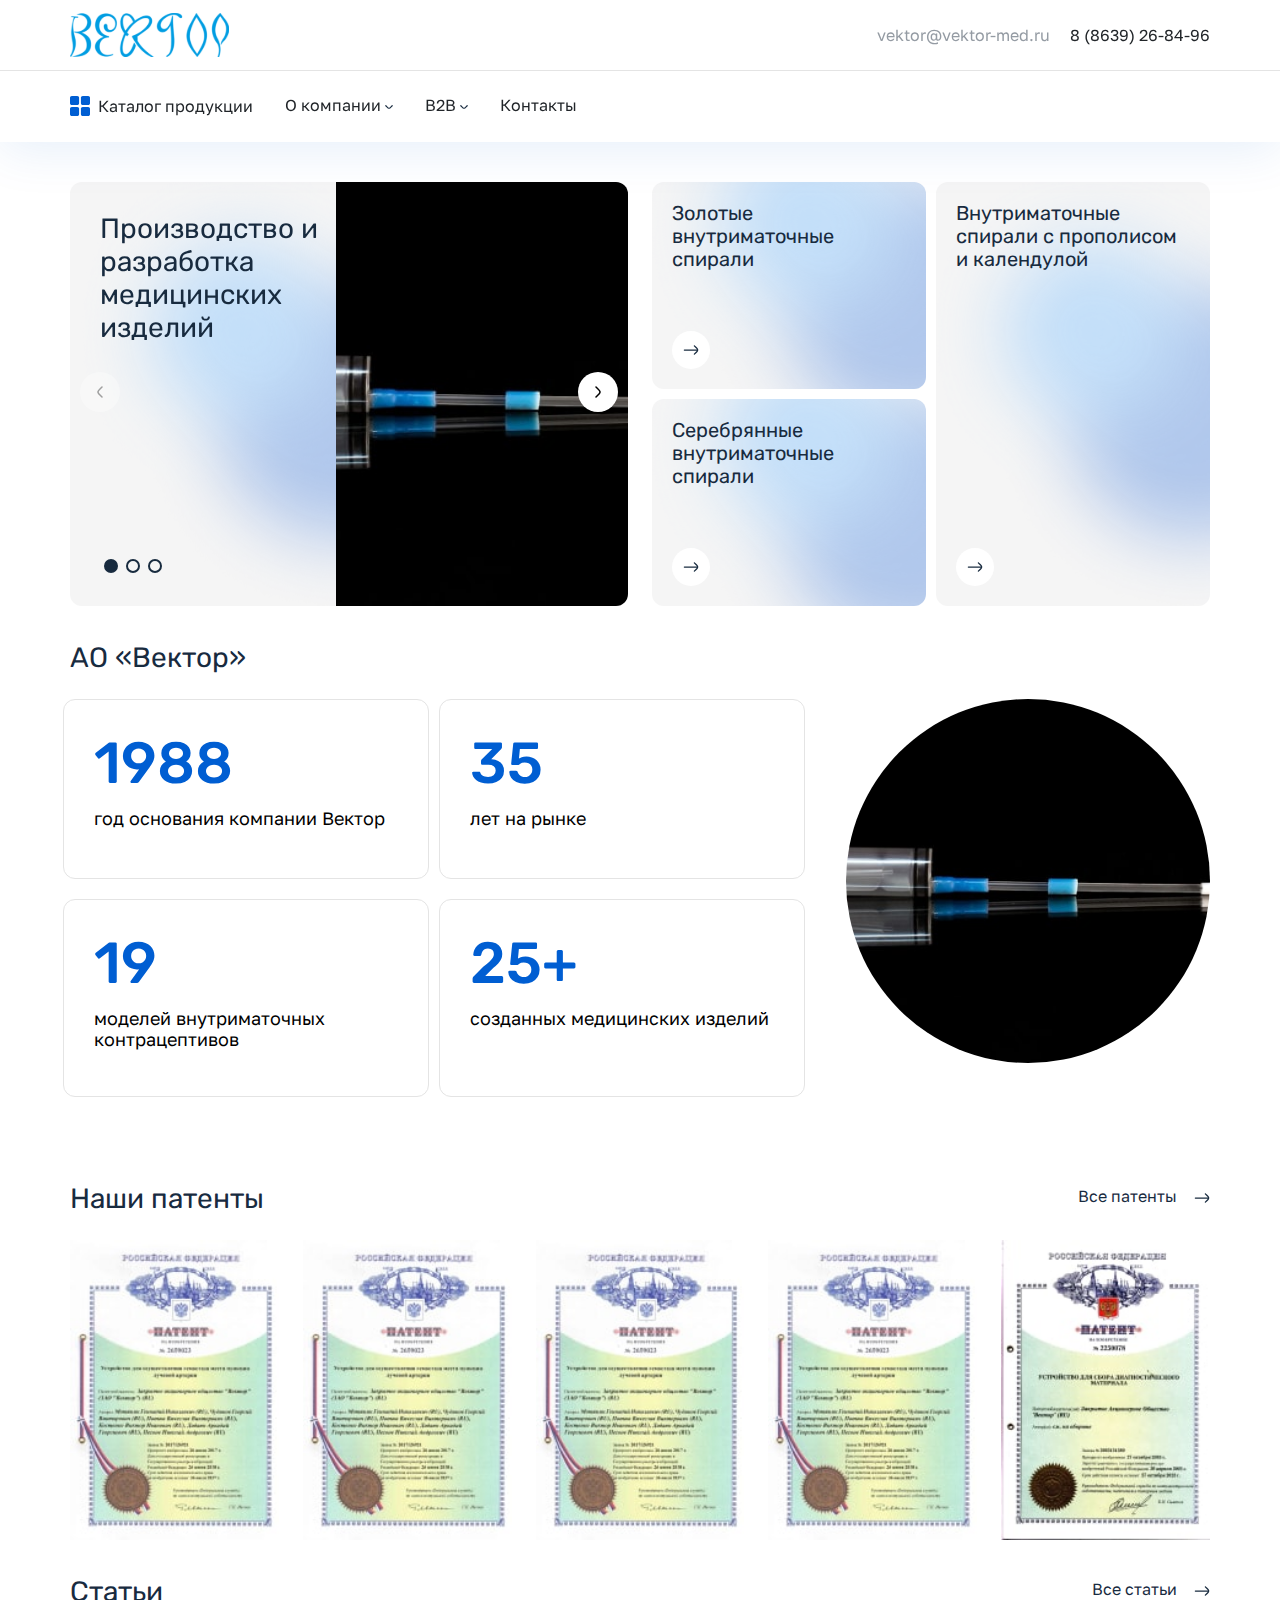
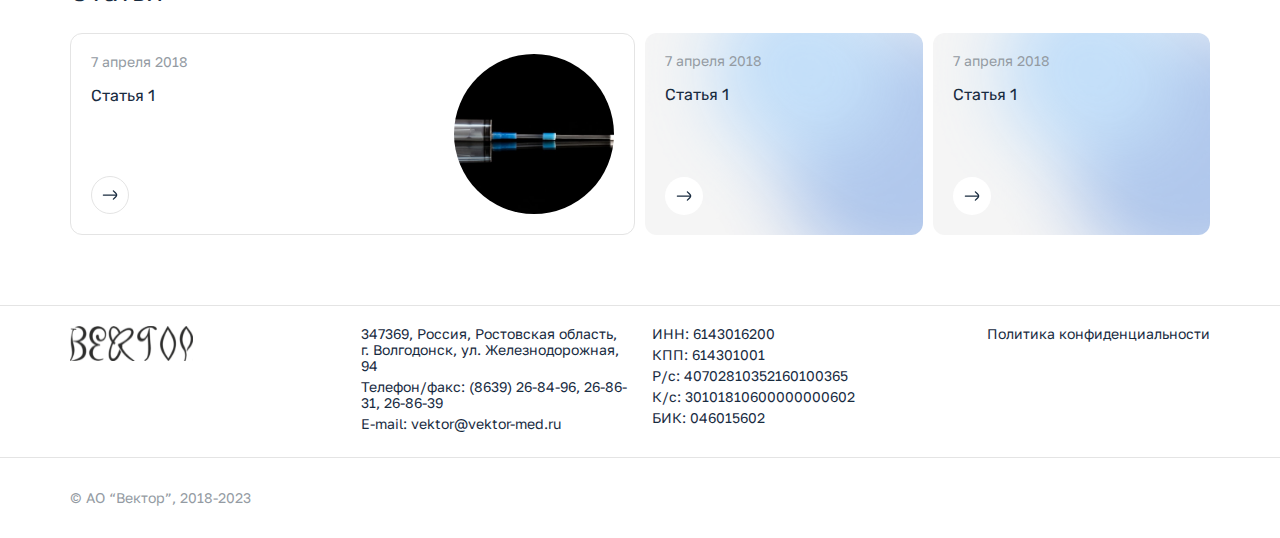
==== index.html @ 3bdaf539 "single page done" ====
<!DOCTYPE html>
<html lang="en">
<head>
    <meta charset="UTF-8">
    <meta http-equiv="X-UA-Compatible" content="IE=edge">
    <meta name="viewport" content="width=device-width, initial-scale=1.0">

    <!-- Bootstrap -->
    <link rel="stylesheet" href="./libs/bootstrap/bootstrap.min.css">

    <!-- Swiper -->
    <link rel="stylesheet" href="./libs/swiper/swiper-bundle.min.css">

    <!-- Fancybox -->
    <link rel="stylesheet" href="./libs/fancybox/fancybox.css">

    <!-- Styles -->
    <link rel="stylesheet" href="./css/style.css">
    <link rel="stylesheet" href="./css/vars.css">
    <link rel="stylesheet" href="./css/fonts.css">
    <link rel="stylesheet" href="./css/base.css">

    <title>Главная страница</title>
</head>
<body>

    <div class="wrapper">
        <!-- Header -->
        <div class="position-sticky top-0 z-100" id="headerBox">
            <header class="header">
                <!-- Top -->
                <div class="header__top">
                    <div class="container">
                        <div class="header__top-inner d-flex justify-content-between align-items-center">
                            <!-- Desctop -->
                            <div class="header__logo">
                                <a href="/">
                                    <img src="./assets/logo/logo-header.svg" alt="logo" class="head-logo">
                                </a>
                            </div>
                            <div class="header__contact d-none d-md-block">
                                <a href="mailto:vektor@vektor-med.ru" class="contact-email pe-3">vektor@vektor-med.ru</a>
                                <a href="tel:+88639268496" class="contact-phone">8 (8639) 26-84-96</a>
                            </div>
                            <!-- ====== -->
                            <!-- Mobile -->
                            <div class="header__bottom-mobile d-flex align-items-center d-md-none">
                                <a href="#" class="header__catalog-link d-flex align-items-center pe-4" type="button" data-bs-toggle="offcanvas" data-bs-target="#mobileCatalog" aria-controls="mobileCatalog">
                                    <svg class="icon me-2">
                                        <use xlink:href="#catalog-item"></use>
                                    </svg>
                                    <span>Каталог</span>
                                </a>

                                <!-- offcanvas for catalog -->
                                <div class="offcanvas offcanvas-start" tabindex="-1" id="mobileCatalog" aria-labelledby="mobileCatalogLabel">
                                    <div class="offcanvas-header offcanvas-header-menu">
                                      <h5 class="offcanvas-title mobile-menu-title" id="mobileCatalogLabel">Каталог</h5>
                                      <button type="button" class="btn-close" data-bs-dismiss="offcanvas" aria-label="Close"></button>
                                    </div>
                                    <div class="offcanvas-body">
                                        <ul class="nav catalog-nav">
                                            <li><a class="catalog-item" href="#">Золотые внутриматочные спирали</a></li>
                                            <li><a class="catalog-item" href="#">Серебряные внутриматочные спирали</a></li>
                                            <li><a class="catalog-item" href="#">Внутриматочные спирали с прополисом и календулой</a></li>
                                            <li><a class="catalog-item" href="#">Кольцеобразные внутриматочные спирали</a></li>
                                            <li><a class="catalog-item" href="#">Ф-образные внутриматочные спирали (аналог "Мультилоад")</a></li>
                                            <li><a class="catalog-item" href="#">Т-образные внутриматочные спирали</a></li>
                                            <li><a class="catalog-item" href="#">Устройство для внутриматочной биопсии УВБ - «Вектор»</a></li>
                                            <li><a class="catalog-item" href="#">Аспиратор вакуумный мануальный АВМ - "Вектор"</a></li>
                                        </ul>
                                    </div>
                                </div>
                                <!-- ====== -->

                                <a href="#" class="header-btn-burger" type="button" data-bs-toggle="offcanvas" data-bs-target="#mobileMenu" aria-controls="mobileMenu">
                                    <span class="burger-line"></span>
                                    <span class="burger-line"></span>
                                    <span class="burger-line"></span>
                                </a>

                                <!-- offcanvas for menu -->
                                <div class="offcanvas offcanvas-start" tabindex="-1" id="mobileMenu" aria-labelledby="mobileMenuLabel">
                                    <div class="offcanvas-header offcanvas-header-menu">
                                      <h5 class="offcanvas-title mobile-menu-title" id="mobileMenuLabel">Меню</h5>
                                      <button type="button" class="btn-close" data-bs-dismiss="offcanvas" aria-label="Close"></button>
                                    </div>
                                    <div class="offcanvas-body">
                                        <nav class="offcanvas__navbar navbar">
                                            <ul class="offcanvas__navbar-list nav flex-column">
                                                <li class="list-item">
                                                    <a href="#" class="nav-link dropdown-toggle" data-bs-toggle="dropdown" aria-expanded="false">
                                                        <span>О компании</span>
                                                        <svg class="icon arrow">
                                                            <use xlink:href="#menu-arrow"></use>
                                                        </svg>
                                                    </a>
                                                    <ul class="dropdown-menu dropdown-menu-mobile">
                                                        <li><a class="dropdown-item" href="#">Наши патенты</a></li>
                                                        <li><a class="dropdown-item" href="#">Наши изобретатели</a></li>
                                                        <li><a class="dropdown-item" href="#">Наше руководство</a></li>
                                                        <li><a class="dropdown-item" href="/articles.html">Статьи</a></li>
                                                    </ul>
                                                </li>
                                                <li class="list-item">
                                                    <a href="#" class="nav-link dropdown-toggle" data-bs-toggle="dropdown" aria-expanded="false">
                                                        <span>B2B</span>
                                                        <svg class="icon arrow">
                                                            <use xlink:href="#menu-arrow"></use>
                                                        </svg>
                                                    </a>
                                                    <ul class="dropdown-menu dropdown-menu-mobile">
                                                        <li><a class="dropdown-item" href="#">Коммерческое предложение</a></li>
                                                        <li><a class="dropdown-item" href="#">Оплата</a></li>
                                                        <li><a class="dropdown-item" href="#">Доставка</a></li>
                                                        <li><a class="dropdown-item" href="#">Реквизиты</a></li>
                                                    </ul>
                                                </li>
                                                <li class="list-item">
                                                    <a href="#" class="nav-link">
                                                        Контакты
                                                    </a>
                                                </li>
                                            </ul>
                                        </nav>
                                    </div>
                                </div>
                                <!-- ====== -->
                            <!-- ====== -->
                            </div>
                        </div>
                    </div>
                </div>
                <!-- Bottom -->
                <div class="header__bottom d-none d-md-block">
                    <div class="container">
                        <div class="header__bottom-inner d-flex align-items-center">
                            <a href="#" class="header__catalog-link d-none d-md-flex align-items-center" type="button" data-bs-toggle="offcanvas" data-bs-target="#catalogMenu" aria-controls="catalogMenu">
                                <svg class="icon me-2">
                                    <use xlink:href="#catalog-item"></use>
                                </svg>
                                <span>Каталог продукции</span>
                            </a>
                            
                            <!-- Navigation -->
                            <nav class="header__navbar navbar d-none d-md-block ms-3">
                                <ul class="header__navbar-list nav">
                                    <li class="list-item">
                                        <a href="#" class="nav-link dropdown-toggle" data-bs-toggle="dropdown" aria-expanded="false">
                                            <span>О компании</span>
                                            <svg class="icon arrow">
                                                <use xlink:href="#menu-arrow"></use>
                                            </svg>
                                        </a>
                                        <ul class="dropdown-menu dropdown-company">
                                            <li><a class="dropdown-item" href="#">Наши патенты</a></li>
                                            <li><a class="dropdown-item" href="#">Наши изобретатели</a></li>
                                            <li><a class="dropdown-item" href="#">Наше руководство</a></li>
                                            <li><a class="dropdown-item" href="/articles.html">Статьи</a></li>
                                        </ul>
                                    </li>
                                    <li class="list-item">
                                        <a href="#" class="nav-link dropdown-toggle" data-bs-toggle="dropdown" aria-expanded="false">
                                            <span>B2B</span>
                                            <svg class="icon arrow">
                                                <use xlink:href="#menu-arrow"></use>
                                            </svg>
                                        </a>
                                        <ul class="dropdown-menu dropdown-b2b">
                                            <li><a class="dropdown-item" href="#">Коммерческое предложение</a></li>
                                            <li><a class="dropdown-item" href="#">Оплата</a></li>
                                            <li><a class="dropdown-item" href="#">Доставка</a></li>
                                            <li><a class="dropdown-item" href="#">Реквизиты</a></li>
                                        </ul>
                                    </li>
                                    <li class="list-item">
                                        <a href="#" class="nav-link">
                                            Контакты
                                        </a>
                                    </li>
                                </ul>
                            </nav>
                            <!-- ======= -->
                        </div>
                    </div>
                </div>
            </header>
            <div class="offcanvas offcanvas-top offcanvas-catalog" tabindex="-1" id="catalogMenu" aria-labelledby="catalogMenuLabel">
                <div class="container d-flex flex-row-reverse">
                    <div class="offcanvas-header d-block">
                        <button type="button" class="btn-close" data-bs-dismiss="offcanvas" aria-label="Close"></button>
                    </div>
                    <div class="offcanvas-body">
                        <ul class="nav catalog-nav flex-column">
                            <li><a class="catalog-item" href="#">Золотые внутриматочные спирали</a></li>
                            <li><a class="catalog-item" href="#">Серебряные внутриматочные спирали</a></li>
                            <li><a class="catalog-item" href="#">Внутриматочные спирали с прополисом и календулой</a></li>
                            <li><a class="catalog-item" href="#">Кольцеобразные внутриматочные спирали</a></li>
                            <li><a class="catalog-item" href="#">Ф-образные внутриматочные спирали (аналог "Мультилоад")</a></li>
                            <li><a class="catalog-item" href="#">Т-образные внутриматочные спирали</a></li>
                            <li><a class="catalog-item" href="#">Устройство для внутриматочной биопсии УВБ - «Вектор»</a></li>
                            <li><a class="catalog-item" href="#">Аспиратор вакуумный мануальный АВМ - "Вектор"</a></li>
                        </ul>
                    </div>
                </div>
            </div>
        </div>

        <main class="main flex-grow-1 flex-shrink-1">
            <!-- Slider & Category -->
            <section class="category">
                <div class="container">
                    <div class="category__inner row">
                        <!-- Slider -->
                        <div class="category-slider col-lg-6">
                            <div class="category-slider__card">
                                <div class="category-slider-swiper swiper">
                                    <div class="swiper-wrapper">

                                        <div class="category-slider__slide swiper-slide">
                                            <div class="img-box">
                                                <img class="category-slider__slide-img img" src="./assets/images/main-page/img1.jpg" alt="">
                                            </div>
                                            <div class="category-slider__slide-text">
                                                <h3 class="category-slider__slide-title title-main">Производство и разработка медицинских изделий</h3>
                                            </div>
                                        </div>

                                        <div class="category-slider__slide swiper-slide">
                                            <div class="img-box">
                                                <img class="category-slider__slide-img img" src="./assets/images/main-page/img2.jpg" alt="">
                                            </div>
                                            <div class="category-slider__slide-text">
                                                <h3 class="category-slider__slide-title title-main">Производство и разработка медицинских изделий</h3>
                                            </div>
                                        </div>

                                        <div class="category-slider__slide swiper-slide">
                                            <div class="img-box">
                                                <img class="category-slider__slide-img img" src="./assets/images/main-page/img2.webp" alt="">
                                            </div>
                                            <div class="category-slider__slide-text">
                                                <h3 class="category-slider__slide-title title-main">Производство и разработка медицинских изделий</h3>
                                            </div>
                                        </div>
                                    </div>

                                    <div class="swiper-pagination category-slider-pagination"></div>

                                    <div class="swiper-button-prev swiper-btn category-slider-btn-prev"></div>
                                    <div class="swiper-button-next swiper-btn category-slider-btn-next"></div>

                                </div>
                            </div>
                        </div>
                        <!-- Category Cards -->
                        <div class="category-cards col-lg-6">
                            <a class="category-cards__item" href="#">
                                <div class="category-cards__content">
                                    <div class="category-cards__content-text">
                                        <h3 class="category-cards__content-title title-main">Золотые внутриматочные спирали</h3>
                                    </div>
                                    <div class="cards__btn-arrow">
                                        <svg class="icon right-arrow">
                                            <use xlink:href="#arrow"></use>
                                        </svg>
                                    </div>
                                </div>
                            </a>

                            <a class="category-cards__item" href="#">
                                <div class="category-cards__content">
                                    <div class="category-cards__content-text">
                                        <h3 class="category-cards__content-title title-main">Серебрянные внутриматочные спирали</h3>
                                    </div>
                                    <div class="cards__btn-arrow">
                                        <svg class="icon right-arrow">
                                            <use xlink:href="#arrow"></use>
                                        </svg>
                                    </div>
                                </div>
                            </a>

                            <a class="category-cards__item" href="#">
                                <div class="category-cards__content">
                                    <div class="category-cards__content-text">
                                        <h3 class="category-cards__content-title title-main">Внутриматочные спирали с прополисом и календулой</h3>
                                    </div>
                                    <div class="cards__btn-arrow">
                                        <svg class="icon right-arrow">
                                            <use xlink:href="#arrow"></use>
                                        </svg>
                                    </div>
                                </div>
                            </a>
                        </div>
                    </div>
                </div>
            </section>
            <!-- About company -->
            <section class="about">
                <div class="container">
                    <h2 class="section-title title-main">АО «Вектор»</h2>
                    <div class="about__inner row justify-content-center justify-content-md-between">
                        <div class="about__inner-cards row col-md-8">
                            <div class="about-card-item col-6">
                                <div class="about-card-box">
                                    <h3 class="about-card__title">1988</h3>
                                    <p class="about-card__text">год основания компании Вектор</p>
                                </div>
                            </div>
                            <div class="about-card-item col-6">
                                <div class="about-card-box">
                                    <h3 class="about-card__title">35</h3>
                                    <p class="about-card__text">лет на рынке</p>
                                </div>
                            </div>
                            <div class="about-card-item col-6">
                                <div class="about-card-box">
                                    <h3 class="about-card__title">19</h3>
                                    <p class="about-card__text">моделей внутриматочных <br> контрацептивов</p>
                                </div>
                            </div>
                            <div class="about-card-item col-6">
                                <div class="about-card-box">
                                    <h3 class="about-card__title">25+</h3>
                                    <p class="about-card__text">созданных медицинских изделий</p>
                                </div>
                            </div>
                        </div>
                        <div class="about__inner-img-box col-md-4">
                            <div class="img-box">
                                <img class="about-img img" src="./assets/images/main-page/img1.jpg" alt="img">
                            </div>
                        </div>
                    </div>
                </div>
            </section>
            <!-- Our-patents -->
            <section class="our-patents">
                <div class="container">
                    <div class="our-patents__inner">
                        <div class="our-patents__header d-flex justify-content-between">
                            <h2 class="section-title title-main">Наши патенты</h2>
                            <a href="#" class="section-detail__link">
                                Все патенты
                                <svg class="icon right-arrow">
                                    <use xlink:href="#arrow"></use>
                                </svg>
                            </a>
                        </div>
                        <div class="our-patents__box">
                            <div class="out-patents__item row">
                                <a class="out-patents__content col-6 col-custom-2" href="./assets/images/main-page/patent1.jpg" data-fancybox="gallery">
                                    <div class="out-patents__img-box img-box">
                                        <img class="img" src="./assets/images/main-page/patent1.jpg" alt="patent1">
                                    </div>
                                </a>

                                <a class="out-patents__content col-6 col-custom-2" href="./assets/images/main-page/patent1.jpg" data-fancybox="gallery">
                                    <div class="out-patents__img-box img-box">
                                        <img class="img" src="./assets/images/main-page/patent1.jpg" alt="patent1">
                                    </div>
                                </a>

                                <a class="out-patents__content col-6 col-custom-2" href="./assets/images/main-page/patent1.jpg" data-fancybox="gallery">
                                    <div class="out-patents__img-box img-box">
                                        <img class="img" src="./assets/images/main-page/patent1.jpg" alt="patent1">
                                    </div>
                                </a>

                                <a class="out-patents__content col-6 col-custom-2" href="./assets/images/main-page/patent1.jpg" data-fancybox="gallery">
                                    <div class="out-patents__img-box img-box">
                                        <img class="img" src="./assets/images/main-page/patent1.jpg" alt="patent1">
                                    </div>
                                </a>

                                <a class="out-patents__content col-6 col-custom-2" href="./assets/images/main-page/patent2.jpg" data-fancybox="gallery">
                                    <div class="out-patents__img-box img-box">
                                        <img class="img" src="./assets/images/main-page/patent2.jpg" alt="patent1">
                                    </div>
                                </a>
                            </div>
                        </div>
                    </div>
                </div>
            </section>
            <!-- Articles -->
            <section class="articles">
                <div class="container">
                    <div class="articles__inner">
                        <div class="articles__header d-flex justify-content-between">
                            <h2 class="section-title title-main">Статьи</h2>
                            <a href="/articles.html" class="section-detail__link">
                                Все статьи
                                <svg class="icon right-arrow">
                                    <use xlink:href="#arrow"></use>
                                </svg>
                            </a>
                        </div>
                        <div class="articles-cards">
                            <a class="category-cards__item cards__item--wide" href="./articles-single.html">
                                <div class="category-cards__content flex-md-row flex-column-reverse">
                                    <div class="articles-cards__content-box d-flex justify-content-between flex-column">
                                        <div class="category-cards__content-text">
                                            <p class="articles-cards__content-date">7 апреля 2018</p>
                                            <h3 class="articles-cards__content-title title-main">Статья 1</h3>
                                        </div>
                                        <div class="cards__btn-arrow">
                                            <svg class="icon right-arrow">
                                                <use xlink:href="#arrow"></use>
                                            </svg>
                                        </div>
                                    </div>
                                    <div class="articles-cards__item-img-box img-box">
                                        <img class="articles-cards__img img" src="./assets/images/main-page/img1.jpg" alt="">
                                    </div>
                                </div>
                            </a>

                            <a class="category-cards__item" href="#">
                                <div class="category-cards__content flex-md-row flex-column-reverse">
                                    <div class="articles-cards__content-box d-flex justify-content-between flex-column">
                                        <div class="category-cards__content-text">
                                            <p class="articles-cards__content-date">7 апреля 2018</p>
                                            <h3 class="articles-cards__content-title title-main">Статья 1</h3>
                                        </div>
                                        <div class="cards__btn-arrow">
                                            <svg class="icon right-arrow">
                                                <use xlink:href="#arrow"></use>
                                            </svg>
                                        </div>
                                    </div>
                                    <div class="articles-cards__item-img-box img-box">
                                        <img class="articles-cards__img img" src="./assets/images/main-page/img1.jpg" alt="">
                                    </div>
                                </div>
                            </a>

                            <a class="category-cards__item" href="#">
                                <div class="category-cards__content flex-md-row flex-column-reverse">
                                    <div class="articles-cards__content-box d-flex justify-content-between flex-column">
                                        <div class="category-cards__content-text">
                                            <p class="articles-cards__content-date">7 апреля 2018</p>
                                            <h3 class="articles-cards__content-title title-main">Статья 1</h3>
                                        </div>
                                        <div class="cards__btn-arrow">
                                            <svg class="icon right-arrow">
                                                <use xlink:href="#arrow"></use>
                                            </svg>
                                        </div>
                                    </div>
                                    <div class="articles-cards__item-img-box img-box">
                                        <img class="articles-cards__img img" src="./assets/images/main-page/img1.jpg" alt="">
                                    </div>
                                </div>
                            </a>
                        </div>
                    </div>
                </div>
            </section>
        </main>

        <!-- Footer -->
        <footer class="footer">
            <div class="footer-top">
                <div class="container">
                    <div class="footer-top__inner row">
                        <div class="footer-logo mb-3 mb-lg-0 col-lg-3">
                            <a href="/">
                                <img class="f-logo" src="./assets/logo/logo-footer.svg" alt="Логотип для подвала">
                            </a>
                        </div>
                        <div class="footer-address mb-3 mb-lg-0 col-lg-3">
                            <p>347369, Россия, Ростовская область, г. Волгодонск, ул. Железнодорожная, 94</p>
                            <p>Телефон/факс: (8639) 26-84-96, 26-86-31, 26-86-39</p>
                            <p>E-mail: vektor@vektor-med.ru</p>
                        </div>
                        <div class="footer-requisites mb-3 mb-lg-0 col-lg-3">
                            <p>ИНН: 6143016200</p>
                            <p>КПП: 614301001</p>
                            <p>Р/с: 40702810352160100365</p>
                            <p>К/с: 30101810600000000602</p>
                            <p>БИК: 046015602</p>
                        </div>
                        <div class="footer-policy col-lg-3 mb-lg-0 text-lg-end">
                            <a href="#">Политика конфиденциальности</a>
                        </div>
                    </div>
                </div>
            </div>
            <div class="footer-bottom">
                <div class="container">
                    <div class="footer-bottom__inner">
                        <div class="footer-bottom__all-right">
                            <p>© АО “Вектор”, 2018-2023</p>
                        </div>
                    </div>
                </div>
            </div>

            <!-- Icons -->
            <svg width="0" height="0" class="hidden">
                <symbol fill="none" xmlns="http://www.w3.org/2000/svg" viewBox="0 0 20 20" id="catalog-item">
                  <path d="M0 1.81818C0 0.814028 0.814028 0 1.81818 0H7.27273C8.27688 0 9.09091 0.814028 9.09091 1.81818V7.27273C9.09091 8.27688 8.27688 9.09091 7.27273 9.09091H1.81818C0.814028 9.09091 0 8.27688 0 7.27273V1.81818Z" fill="#005ED2"></path>
                  <path d="M10.9091 1.81818C10.9091 0.814028 11.7231 0 12.7273 0H18.1818C19.186 0 20 0.814028 20 1.81818V7.27273C20 8.27688 19.186 9.09091 18.1818 9.09091H12.7273C11.7231 9.09091 10.9091 8.27688 10.9091 7.27273V1.81818Z" fill="#005ED2"></path>
                  <path d="M0 12.7273C0 11.7231 0.814028 10.9091 1.81818 10.9091H7.27273C8.27688 10.9091 9.09091 11.7231 9.09091 12.7273V18.1818C9.09091 19.186 8.27688 20 7.27273 20H1.81818C0.814028 20 0 19.186 0 18.1818V12.7273Z" fill="#005ED2"></path>
                  <path d="M10.9091 12.7273C10.9091 11.7231 11.7231 10.9091 12.7273 10.9091H18.1818C19.186 10.9091 20 11.7231 20 12.7273V18.1818C20 19.186 19.186 20 18.1818 20H12.7273C11.7231 20 10.9091 19.186 10.9091 18.1818V12.7273Z" fill="#005ED2"></path>
                </symbol>

                <symbol fill="none" xmlns="http://www.w3.org/2000/svg" viewBox="0 0 10 6" id="menu-arrow">
                    <path d="M8.95866 1.41669L7.57537 2.81237C6.47223 3.9254 5.92066 4.48192 5.24838 4.56761C5.08367 4.5886 4.91699 4.5886 4.75227 4.56761C4.07999 4.48192 3.52842 3.9254 2.42528 2.81237L1.04199 1.41669" stroke="#182B3F" stroke-width="1.5" stroke-linecap="round"></path>
                </symbol>

                <symbol fill="none" xmlns="http://www.w3.org/2000/svg" viewBox="0 0 18 12" id="arrow">
                    <path d="M1 5.25C0.585786 5.25 0.25 5.58579 0.25 6C0.25 6.41422 0.585786 6.75 1 6.75L1 5.25ZM17 6.75C17.4142 6.75 17.75 6.41421 17.75 6C17.75 5.58579 17.4142 5.25 17 5.25V6.75ZM13.528 0.467309C13.2338 0.175726 12.7589 0.177844 12.4673 0.472041C12.1757 0.766238 12.1778 1.24111 12.472 1.53269L13.528 0.467309ZM14.763 2.74731L14.235 3.28L14.763 2.74731ZM14.763 9.25269L15.2909 9.78538L14.763 9.25269ZM12.472 10.4673C12.1778 10.7589 12.1757 11.2338 12.4673 11.528C12.7589 11.8222 13.2338 11.8243 13.528 11.5327L12.472 10.4673ZM16.9801 5.68667L17.7241 5.59184V5.59184L16.9801 5.68667ZM16.9801 6.31333L17.7241 6.40816V6.40816L16.9801 6.31333ZM1 6.75L17 6.75V5.25L1 5.25L1 6.75ZM12.472 1.53269L14.235 3.28L15.2909 2.21462L13.528 0.467309L12.472 1.53269ZM14.235 8.72L12.472 10.4673L13.528 11.5327L15.2909 9.78538L14.235 8.72ZM14.235 3.28C14.9505 3.98914 15.4413 4.47718 15.7734 4.8907C16.096 5.2924 16.2067 5.55042 16.2361 5.7815L17.7241 5.59184C17.6453 4.97372 17.3504 4.45878 16.9429 3.95146C16.545 3.45597 15.9814 2.89892 15.2909 2.21462L14.235 3.28ZM15.2909 9.78538C15.9814 9.10108 16.545 8.54403 16.9429 8.04854C17.3504 7.54121 17.6453 7.02628 17.7241 6.40816L16.2361 6.2185C16.2067 6.44958 16.096 6.7076 15.7734 7.10929C15.4413 7.52282 14.9505 8.01086 14.235 8.72L15.2909 9.78538ZM16.2361 5.7815C16.2546 5.92659 16.2546 6.07341 16.2361 6.2185L17.7241 6.40816C17.7586 6.13714 17.7586 5.86286 17.7241 5.59184L16.2361 5.7815Z" fill="#182B3F"></path>
                </symbol>
            </svg>
        </footer>
    </div>
    
     <!-- Bootstrap -->
     <script src="./libs/bootstrap/bootstrap.bundle.min.js"></script>

     <!-- Swiper -->
     <script src="./libs/swiper/swiper-bundle.min.js"></script>

     <!-- Fancybox -->
     <script src="./libs/fancybox/fancybox.umd.js"></script>
 
     <!-- Scripts -->
     <script src="./js/main.js"></script>
</body>
</html>
---- css/style.css ----
/* Header styles START */
.header {
    background-color: #fff;
    box-shadow: 0px 8px 50px rgba(0, 94, 210, 0.1);
    position: relative;
    z-index: 100;
}

.z-100{
    z-index: 100 !important;
}

.header__top {
    padding: 13px 0;
}

@media (min-width: 768px) {
    .header__top {
        border-bottom: 1px solid #E4E4E4;
    }
}

.head-logo {
    max-width: 123px;
}

@media (min-width: 768px) {
    .head-logo {
        max-width: 159px;
    }
}

.contact-email {
    color: var(--color-gray);
}

.contact-phone {
    color: var(--color-main-text);
}

.header__bottom {
    padding: 25px 0;
}

.header__bottom-inner a {
    color: var(--color-main-text);
}

.offcanvas-catalog{
    box-shadow: 0px 2px 80px rgba(119, 145, 177, 0.18);
}

.offcanvas-catalog.offcanvas-top{
    top: 142px;
    height: fit-content;
    border: none;
    z-index: 80;
} 

.offcanvas-catalog .offcanvas-body,
.offcanvas-catalog .offcanvas-header{
    padding: 30px 0;
}

#headerBox .offcanvas-backdrop{
    background-color: transparent;
    z-index: 0;
}

.icon {
    width: 20px;
    height: 20px;
}

.burger-line {
    display: block;
    width: 14px;
    height: 2px;
    background-color: var(--accent-color);
    border-radius: 20px;
    margin-bottom: 4px;
}

.burger-line:last-child{
    margin-bottom: 0;
}

.offcanvas-header-menu{
    padding: 20px;
    box-shadow: 0px 8px 50px rgba(0, 94, 210, 0.1);
}

.mobile-menu-title{
    font-family: 'Rubik-Regular';
    font-weight: 400;
    font-size: 18px;
    line-height: 21px;
}

.header__navbar {
    padding: 0;
}

.nav-link {
    padding: 0 16px;
    color: var(--color-main-text);
}

.nav-link::after{
    display: none;
}

.icon.arrow{
    width: 8px;
    -webkit-transition: .2s;
    transition: .2s;
}

.list-item:hover .icon.arrow{
    transform: rotate(180deg);
    -webkit-transform: rotate(180deg);
    fill: var(--accent-color);
}

.header__navbar .dropdown-menu[data-bs-popper]{
    left: auto;
    margin-top: 35px;
}

.header__navbar .dropdown-menu{
    padding: 15px;
    border: 1px solid #EFF0FD;
    border-radius: 12px;
    box-shadow: 0px 8px 40px rgba(69, 74, 79, 0.08);

    color: var(--accent-color);
}

.dropdown-menu-mobile{
    position: relative;
    background: transparent;
    border: 0;
}

.dropdown-menu[data-bs-popper].dropdown-menu-mobile{
    left: 10px;
}

#mobileMenu .list-item{
    margin-bottom: 15px;
}

#mobileMenu .dropdown-item{
    color: var(--accent-color);
}

.catalog-nav li{
    margin-bottom: 10px;
    color: var(--accent-color);
}
/* Header styles END */

/* ==MAIN PAGE START== */

/* About section styles START */
.about {
    padding-top: 40px;
}

.about-card-item {
    margin-bottom: 20px;
}

.about-card-box {
    border: 1px solid rgba(228, 228, 228, 1);
    border-radius: 12px;
    height: 100%;
    min-height: 170px;
    padding: 20px;
}

@media (min-width: 992px) {
    .about-card-box {
        min-height: 180px;
        padding: 30px;
    }
}

.about__inner-cards.row>*{
    padding-left: 5px;
    padding-right: 5px;
}

.about-card__title {
    font-family: 'Rubik-Medium';
    font-weight: 500;
    font-size: 32px;
    line-height: 38px;
    color: var(--accent-color);
    margin-bottom: 15px;
}

@media (min-width: 992px) {
    .about-card__title {
        font-size: 58px;
        line-height: 68px;
        margin-bottom: 10px;
    }
}

.about-card__text {
    font-size: 12px;
    line-height: 14px;
    color: #000000;
}

@media (min-width: 992px) {
    .about-card__text {
        font-size: 18px;
        line-height: 21px;
    }
}

.about__inner-img-box .img-box{
    padding-top: 56%;
    max-width: 220px;
    height: 220px;
    margin: 0 auto;
}

@media (min-width: 768px) {
    .about__inner-img-box .img-box{
        padding-top: 100%;
        max-width: 100%;
        height: auto;
    }
}

.about-img {
    border-radius: 50%;
}

.about-img.img {
    max-width: 220px;
    max-height: 220px;
    object-fit: cover;
}

@media (min-width: 768px) {
    .about-img.img {
        width: 100%;
        max-width: 100%;
        max-height: 100%;
        object-fit: cover;
    }
}
/* About section styles END */

/* Slider & Category section styles START */
/* Slider START */
.category{
    padding-top: 40px;
}

.category-slider__card{
    background-image: url("/assets/images/main-page/background.png");
    background-repeat: no-repeat;
    background-color: var(--cards-bg);
    background-position: bottom right;
    border-radius: 12px;
    padding: 20px 0;
}

@media (min-width: 992px) {
    .category-slider__card{
        background-position: left;
        padding: 0;
    }
}

.category-slider-swiper{
    min-height: 391px;
}

@media (min-width: 992px) {
    .category-slider-swiper{
        min-height: 424px;
    }
}

.category-slider__slide .img-box {
    padding-top: 0%;
    max-width: 225px;
    height: 225px;
    margin: 0 auto;
}

@media (min-width: 992px) {
    .category-slider__slide{
        display: flex;
        flex-direction: row-reverse;
        justify-content: space-between;
    }

    .category-slider__slide .img-box {
        padding-top: 0%;
        max-width: 314px;
        height: 424px;
        margin: 0;
    }
}

.category-slider__slide-img {
    border-radius: 50%;
    max-width: 225px;
    max-height: 225px;
}

@media (min-width: 992px) {
    .category-slider__slide-img {
        border-radius: 0;
        border-top-right-radius: 12px;
        border-bottom-right-radius: 12px;
        max-width: 314px;
        max-height: 424px;
    }
}

.category-slider__slide-img.img{
    object-fit: cover;
}

.category-slider__slide-title{
    font-size: 20px;
    line-height: 23px;
    text-align: center;
    margin-top: 30px;
}

@media (min-width: 992px) {
    .category-slider__slide-title{
        font-size: 28px;
        line-height: 33px;
        text-align: start;
        margin-top: 0;
    }

    .category-slider__slide-text{
        padding: 30px 0 0 30px;
        max-width: 236px;
    }
}

.category-slider-pagination .swiper-pagination-bullet{
    width: 14px;
    height: 14px;
    background: transparent;
    border: 2px solid var(--text-main-color);
    opacity: 1;
}

@media (min-width: 992px) {
    .swiper-pagination.category-slider-pagination{
        width: auto;
        left: 30px;
        bottom: 30px;
    }
}

.category-slider-pagination .swiper-pagination-bullet-active{
    background: var(--text-main-color);
}

.swiper-btn{
    background-repeat: no-repeat;
    background-position: center;

    width: 40px;
    height: 40px;
    background-color: #fff;
    border-radius: 50%;
}

.swiper-btn::after{
    content: '';
}

.category-slider-btn-prev{
    background-image: url('/assets/icons/left-arrow.svg');
}

.category-slider-btn-next{
    background-image: url('/assets/icons/right-arrow.svg');
}
/* Slider END */

/* Cards START */
.category-cards {
    padding-top: 20px;
}

@media (min-width: 992px) {
    .category__inner .category-cards {
        padding-top: 0;
        display: grid;
        grid-template-columns: repeat(2, 1fr);
        grid-gap: 10px;
    }
}

.category-cards__item {
    display: block;
    background-color: var(--cards-bg);
    background-image: url('/assets/images/main-page/background.png');
    background-repeat: no-repeat;
    background-position: right;
    border-radius: 12px;
    margin-bottom: 20px;
    transition-duration: 0.3s;
}

.category-cards__item:hover{
    background-position: -60%;
}

@media (min-width: 992px) {
    .category-cards__item {
        max-height: 100%;
        min-height: 202px;
        background-position: 20%;
        margin-bottom: 0;
    }

    .category__inner .category-cards__item:last-child {
        grid-column: 2 / 2;
        grid-row: 1 / 3;
    }
}

.category-cards__item:last-child{
    margin-bottom: 0;
}

.category-cards__content {
    display: flex;
    flex-direction: column;
    justify-content: space-between;
    padding: 20px;
    height: 100%;
}

.category-cards__content-text {
    margin-bottom: 24px;
}

.category-cards__content-title {
    font-size: 20px;
    line-height: 23px;
}

.cards__btn-arrow{
    width: 38px;
    height: 38px;
    background-color: #fff;
    display: flex;
    justify-content: center;
    align-items: center;
    border-radius: 50%;
}
.icon.right-arrow {
    width: 16px;
    height: 10px;
}
/* Cards END */

/* Slider & Category section styles START */

/* Our patents section styles START */
.our-patents {
    padding-top: 22px;
}

@media (min-width: 768px) {
    .our-patents {
        padding-top: 70px;
    }
}

.out-patents__img-box.img-box {
    padding-top: 144%;
}

@media (min-width: 768px) {
    .col-custom-2{
        width: 20%;
    }
}

/* Our patents section styles END */

/* Articles section styles START */
.articles{
    padding-top: 40px;
}

.cards__item--wide{
    background-image: none;
    background-color: transparent;
    border: 1px solid #E4E4E4;
}

@media (min-width: 992px) {
    .articles-cards{
        display: grid;
        grid-template-columns: repeat(4, 1fr);
        grid-gap: 10px;
    }

    .cards__item--wide{
        grid-column: auto / span 2;
        background-image: none;
        background-color: transparent;
    }
}

.articles-cards__content-date{
    font-size: 12px;
    line-height: 14px;
    color: var(--color-gray);
}

.articles-cards__content-title.title-main{
    font-size: 16px;
    line-height: 19px;
    max-width: 250px;
}

.cards__item--wide .cards__btn-arrow{
    border: 1px solid #E4E4E4;
}

.articles-cards__item-img-box.img-box{
    padding-top: 0%;
    max-width: 160px;
    height: 160px;
    margin: 0 auto;
}

@media (min-width: 768px) {
    .articles-cards__item-img-box.img-box{
        margin: 0;
    }
}

.articles-cards__img.img {
    border-radius: 50%;
    max-width: 160px;
    max-height: 160px;
    object-fit: cover;
}

.articles-cards__item-img-box.img-box{
    display: none;
}

.cards__item--wide .articles-cards__item-img-box{
    display: block;
}
/* Articles section styles END */

/* ==MAIN PAGE END== */

/* ==DETAIL ARTICLE PAGE START== */

.detail-article {
    padding-top: 40px;
}

.detail-article__inner .section-title.title-main {
    margin-bottom: 10px;
}

@media (min-width: 768px) {
    .detail-article__inner .section-title.title-main {
        margin-bottom: 7px;
    }
}

@media (min-width: 768px) {
    .articles-cards__content-date {
        font-size: 14px;
        line-height: 16px;
    }
}

.detail-article__content-img-box.img-box {
    padding-top: 0%;
    max-width: 220px;
    height: 220px;
    margin: 0 auto;
}

.detail-article__content-img-box .img{
    border-radius: 50%;
    max-width: 220px;
    max-height: 220px;
    object-fit: cover;
}

@media (min-width: 992px) {
    .detail-article__content-img-box.img-box {
        max-width: 300px;
        height: 300px;
        top: -60px;
    }

    .detail-article__content-img-box .img{
        max-width: 300px;
        max-height: 300px;
    }
}

@media (min-width: 1200px) {
    .detail-article__content-img-box.img-box {
        max-width: 480px;
        height: 480px;
    }

    .detail-article__content-img-box .img{
        max-width: 480px;
        max-height: 480px;
    }
}

.detail-article__content-text {
    margin-top: 20px;
    font-size: 12px;
    line-height: 14px;
}

@media (min-width: 768px) {
    .detail-article__content-text {
        margin-top: 0;
        font-size: 14px;
        line-height: 16px;
    }
}

/* ==DETAIL ARTICLE PAGE END== */

/* Footer styles START */
.footer {
    padding-top: 40px;
    font-size: 12px;
    line-height: 14px;
}

@media (min-width: 992px) {
    .footer{
        padding-top: 70px;
        font-size: 14px;
        line-height: 16px;
    }
}

.footer-top {
    border-top: 1px solid rgba(228, 228, 228, 1);
    border-bottom: 1px solid rgba(228, 228, 228, 1);
    padding: 20px 0;
}

.footer-top__inner {
    color: var(--text-main-color);
}

@media (min-width: 992px) {
    .f-logo {
        width: 123px;
    }
}

.footer-address p{
    margin-bottom: 5px;
}
.footer-requisites p{
    margin-bottom: 5px;
}
.footer-policy a{
    color: var(--text-main-color);
}
.footer-bottom {
    padding-top: 20px;
}

@media (min-width: 992px) {
    .footer-bottom {
        padding-top: 32px;
    }
}

.footer-bottom__all-right {
    color: var(--color-gray);
}
/* Footer styles END */
---- css/vars.css ----
/* Vars START */
:root{
    --accent-color: #005ED2;
    --text-main-color: #182B3F;
    --color-black: #000000;
    --color-gray: #949BA3;
    --hover-bcg: #1d6bca;
    --cards-bg: #F5F5F5;
}
/* Vars END */
---- css/fonts.css ----
/* Fonts */
@font-face {
    font-family: 'Rubik-Regular';
    font-weight: 400;
    font-style: normal;
    src:url('/fonts/Rubik-Regular.ttf') format('ttf'),
        url('/fonts/Rubik-Regular.woff') format('woff'),
        url('/fonts/Rubik-Regular.woff2') format('woff2');
}

@font-face {
    font-family: 'Rubik-Medium';
    font-weight: 500;
    font-style: normal;
    src:url('/fonts/Rubik-Medium.ttf') format('ttf'),
        url('/fonts/Rubik-Medium.woff') format('woff'),
        url('/fonts/Rubik-Medium.woff2') format('woff2');
}

@font-face {
    font-family: 'GolosText-Regular';
    font-weight: 400;
    font-style: normal;
    src:url('/fonts/GolosText-Regular.ttf') format('ttf'),
        url('/fonts/GolosText-Regular.woff') format('woff'),
        url('/fonts/GolosText-Regular.woff2') format('woff2');
}

@font-face {
    font-family: 'GolosText-Medium';
    font-weight: 500;
    font-style: normal;
    src:url('/fonts/GolosText-Medium.ttf') format('ttf'),
        url('/fonts/GolosText-Medium.woff') format('woff'),
        url('/fonts/GolosText-Medium.woff2') format('woff2');
}
---- css/base.css ----
/* Main styles START */
html{
    box-sizing: border-box;
    height: 100%;
}

*,*::after,*::before{
    box-sizing: inherit;
}

body{
    min-width: 320px;
    height: 100%;
    overflow-x: hidden;

    font-family: 'GolosText-Regular', 'Arial';
    font-weight: 400;
    font-size: 16px;
    line-height: 18px;
}

a{
    text-decoration: none;
}

.wrapper{
    min-height: 100vh;
    display: flex;
    flex-direction: column;
}
/* Main styles END */

/* Container START */
.container{
    padding: 0 20px;
}

@media (min-width: 576px) {
    .container{
        padding: 0;
    }
}

@media (min-width: 1400px) {
    .container{
        max-width: 1320px;
    }
}
/* Container END */

/* Button START */
.btn-main{
    background-color: var(--accent-color);
    border-radius: 30px;

    font-size: 14px;
    line-height: 17px;

    color: #fff;
}

.btn-main:hover{
    background-color: var(--hover-bcg);
    color: #fff;
}
/* Button END */

/* Title START */
.title-main{
    font-family: 'Rubik-Regular';
    font-weight: 400;
    color: var(--text-main-color);
}

.section-title {
    font-size: 20px;
    line-height: 23px;
    margin-bottom: 20px;
}

@media (min-width: 768px) {
    .section-title {
        font-size: 28px;
        line-height: 23px;
        margin-bottom: 30px;
    }
}
/* Title END */

/* Images styles START */
.img-box{
    width: 100%;
    padding-top: 100%;
    overflow: hidden;
    position: relative;
    display: block;
}

.img{
    position: absolute;
    top: 0;
    left: 0;
    width: 100%;
    height: 100%;
    object-fit: contain;
}
/* Images styles END */

/* Another similar component START */

/* Ссылка на показ всех элементов секции */
.section-detail__link {
    color: var(--text-main-color);
    font-size: 14px;
}

.section-detail__link .icon{
    margin-left: 13px;
}

@media (min-width: 768px) {
    .section-detail__link {
        font-size: 16px;
    }
}
/* ======= */

/* Another similar component END */
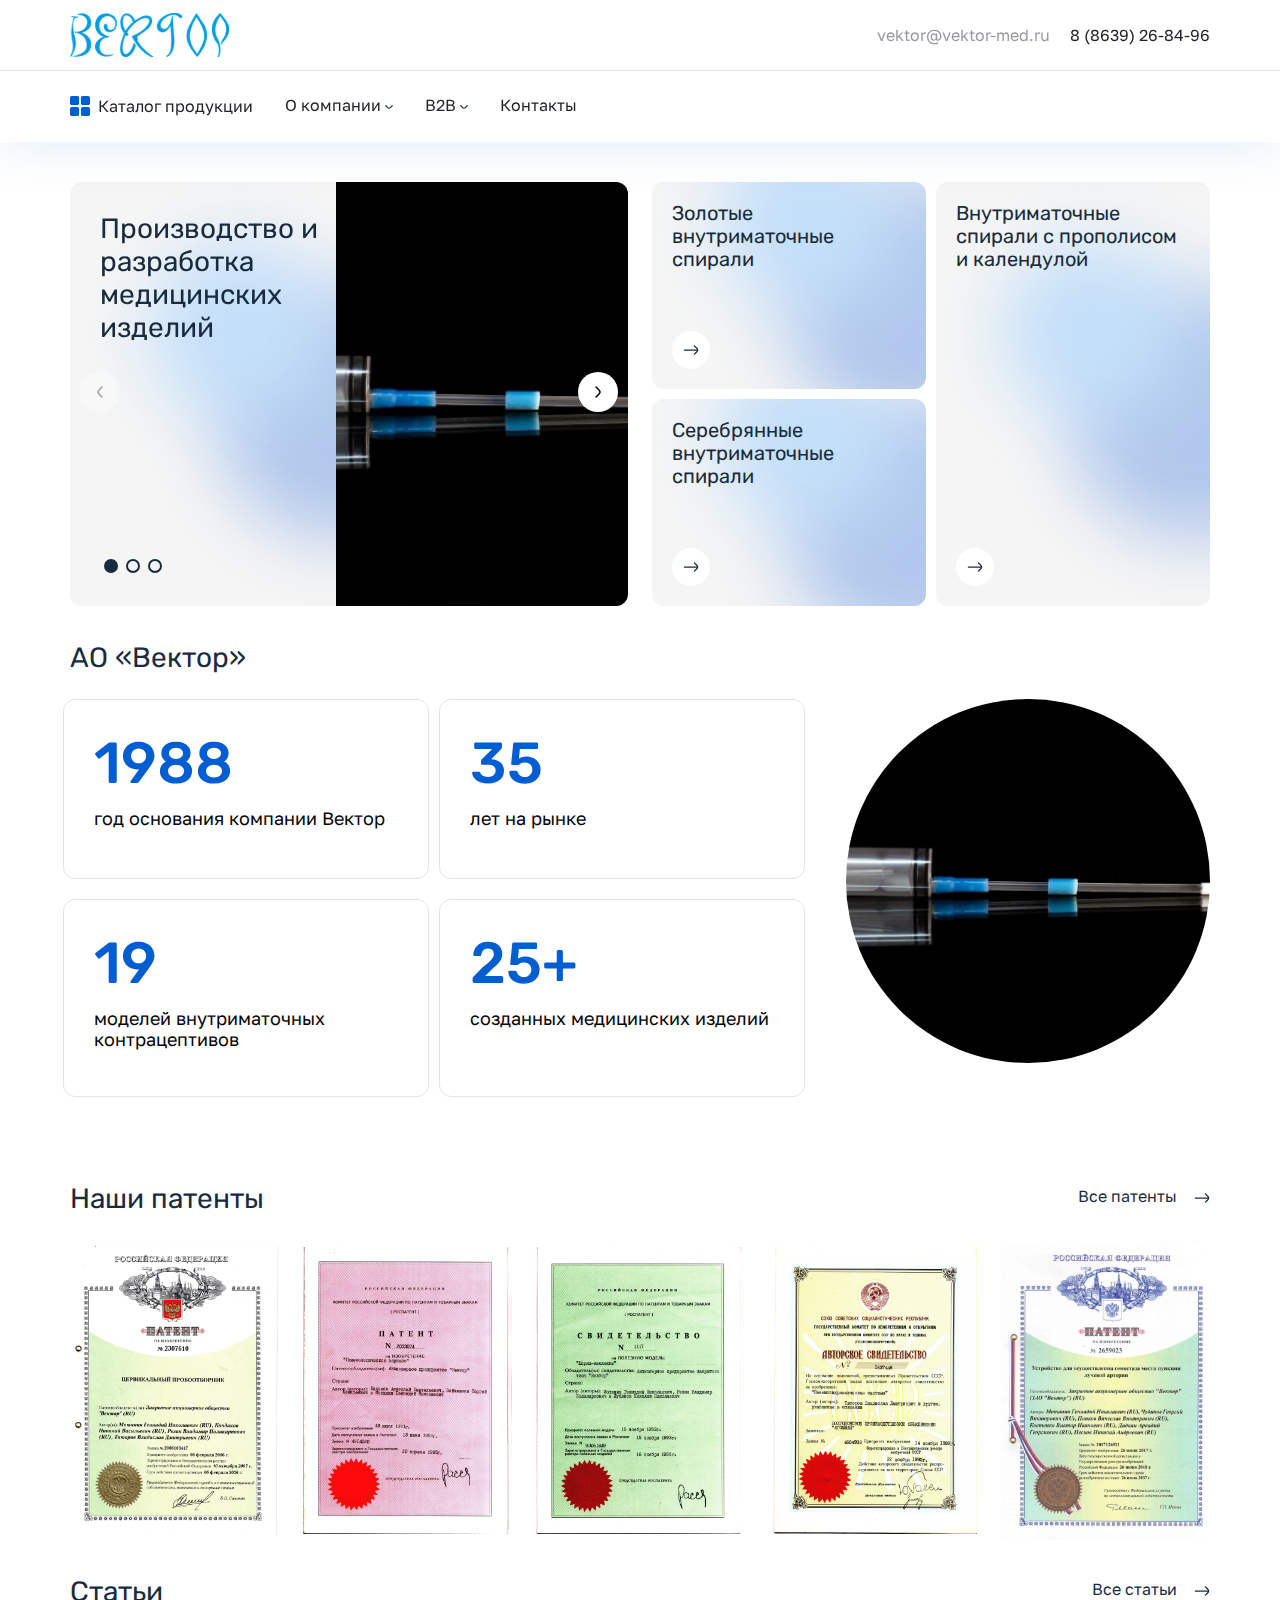
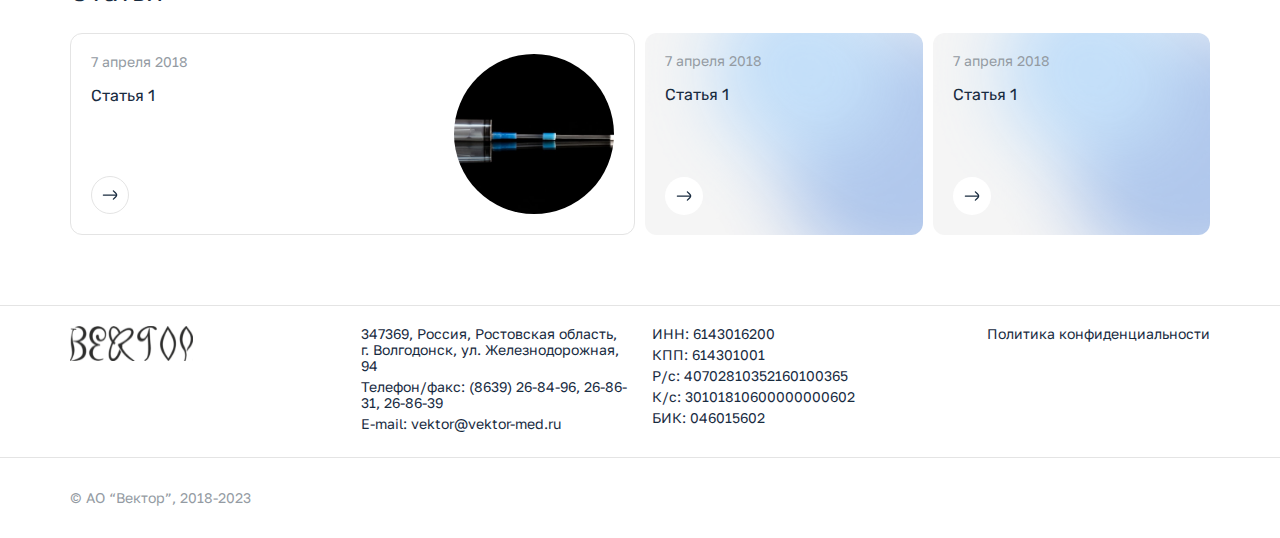
==== commit eddf2c3f: "update" ====
--- a/index.html
+++ b/index.html
@@ -96,10 +96,10 @@
                                                         </svg>
                                                     </a>
                                                     <ul class="dropdown-menu dropdown-menu-mobile">
-                                                        <li><a class="dropdown-item" href="#">Наши патенты</a></li>
-                                                        <li><a class="dropdown-item" href="#">Наши изобретатели</a></li>
-                                                        <li><a class="dropdown-item" href="#">Наше руководство</a></li>
-                                                        <li><a class="dropdown-item" href="/articles.html">Статьи</a></li>
+                                                        <li><a class="dropdown-item" href="./our-patents.html">Наши патенты</a></li>
+                                                        <li><a class="dropdown-item" href="./our-inventors.html">Наши изобретатели</a></li>
+                                                        <li><a class="dropdown-item" href="./our-liders.html">Наше руководство</a></li>
+                                                        <li><a class="dropdown-item" href="./articles.html">Статьи</a></li>
                                                     </ul>
                                                 </li>
                                                 <li class="list-item">
@@ -153,10 +153,10 @@
                                             </svg>
                                         </a>
                                         <ul class="dropdown-menu dropdown-company">
-                                            <li><a class="dropdown-item" href="#">Наши патенты</a></li>
-                                            <li><a class="dropdown-item" href="#">Наши изобретатели</a></li>
-                                            <li><a class="dropdown-item" href="#">Наше руководство</a></li>
-                                            <li><a class="dropdown-item" href="/articles.html">Статьи</a></li>
+                                            <li><a class="dropdown-item" href="./our-patents.html">Наши патенты</a></li>
+                                            <li><a class="dropdown-item" href="./our-inventors.html">Наши изобретатели</a></li>
+                                            <li><a class="dropdown-item" href="./our-liders.html">Наше руководство</a></li>
+                                            <li><a class="dropdown-item" href="./articles.html">Статьи</a></li>
                                         </ul>
                                     </li>
                                     <li class="list-item">
@@ -342,7 +342,7 @@
                     <div class="our-patents__inner">
                         <div class="our-patents__header d-flex justify-content-between">
                             <h2 class="section-title title-main">Наши патенты</h2>
-                            <a href="#" class="section-detail__link">
+                            <a href="./our-patents.html" class="section-detail__link">
                                 Все патенты
                                 <svg class="icon right-arrow">
                                     <use xlink:href="#arrow"></use>
@@ -350,34 +350,34 @@
                             </a>
                         </div>
                         <div class="our-patents__box">
-                            <div class="out-patents__item row">
-                                <a class="out-patents__content col-6 col-custom-2" href="./assets/images/main-page/patent1.jpg" data-fancybox="gallery">
-                                    <div class="out-patents__img-box img-box">
-                                        <img class="img" src="./assets/images/main-page/patent1.jpg" alt="patent1">
-                                    </div>
-                                </a>
-
-                                <a class="out-patents__content col-6 col-custom-2" href="./assets/images/main-page/patent1.jpg" data-fancybox="gallery">
-                                    <div class="out-patents__img-box img-box">
-                                        <img class="img" src="./assets/images/main-page/patent1.jpg" alt="patent1">
-                                    </div>
-                                </a>
-
-                                <a class="out-patents__content col-6 col-custom-2" href="./assets/images/main-page/patent1.jpg" data-fancybox="gallery">
-                                    <div class="out-patents__img-box img-box">
-                                        <img class="img" src="./assets/images/main-page/patent1.jpg" alt="patent1">
-                                    </div>
-                                </a>
-
-                                <a class="out-patents__content col-6 col-custom-2" href="./assets/images/main-page/patent1.jpg" data-fancybox="gallery">
-                                    <div class="out-patents__img-box img-box">
-                                        <img class="img" src="./assets/images/main-page/patent1.jpg" alt="patent1">
-                                    </div>
-                                </a>
-
-                                <a class="out-patents__content col-6 col-custom-2" href="./assets/images/main-page/patent2.jpg" data-fancybox="gallery">
-                                    <div class="out-patents__img-box img-box">
-                                        <img class="img" src="./assets/images/main-page/patent2.jpg" alt="patent1">
+                            <div class="our-patents__item row">
+                                <a class="our-patents__content col-6 col-custom-2" href="./assets/images/main-page/p2307610.webp" data-fancybox="gallery">
+                                    <div class="our-patents__img-box img-box">
+                                        <img class="img" src="./assets/images/main-page/p2307610.webp" alt="patent1">
+                                    </div>
+                                </a>
+
+                                <a class="our-patents__content col-6 col-custom-2" href="./assets/images/main-page/p_2033074.webp" data-fancybox="gallery">
+                                    <div class="our-patents__img-box img-box">
+                                        <img class="img" src="./assets/images/main-page/p_2033074.webp" alt="patent1">
+                                    </div>
+                                </a>
+
+                                <a class="our-patents__content col-6 col-custom-2" href="./assets/images/main-page/s_1117.webp" data-fancybox="gallery">
+                                    <div class="our-patents__img-box img-box">
+                                        <img class="img" src="./assets/images/main-page/s_1117.webp" alt="patent1">
+                                    </div>
+                                </a>
+
+                                <a class="our-patents__content col-6 col-custom-2" href="./assets/images/main-page/as_1637446.webp" data-fancybox="gallery">
+                                    <div class="our-patents__img-box img-box">
+                                        <img class="img" src="./assets/images/main-page/as_1637446.webp" alt="patent1">
+                                    </div>
+                                </a>
+
+                                <a class="our-patents__content col-6 col-custom-2" href="./assets/images/main-page/patent_no_2659023.webp" data-fancybox="gallery">
+                                    <div class="our-patents__img-box img-box">
+                                        <img class="img" src="./assets/images/main-page/patent_no_2659023.webp" alt="patent1">
                                     </div>
                                 </a>
                             </div>
--- a/css/style.css
+++ b/css/style.css
@@ -486,7 +486,7 @@
     }
 }
 
-.out-patents__img-box.img-box {
+.our-patents__img-box.img-box {
     padding-top: 144%;
 }
 
@@ -648,6 +648,105 @@
 
 /* ==DETAIL ARTICLE PAGE END== */
 
+/* ==OUR PATENTS PAGE START== */
+.patents{
+    padding-top: 40px;
+}
+
+@media (min-width: 768px) {
+    .patents{
+        padding-top: 50px;
+    }
+}
+
+.patents__inner .section-title.title-main{
+    margin-bottom: 10px;
+}
+
+@media (min-width: 768px) {
+    .patents__inner .section-title.title-main{
+        margin-bottom: 30px;
+    }
+}
+/* ==OUR PATENTS PAGE END== */
+
+/* ==OUR INVENTORS & OUR LIDERS PAGES START== */
+
+.our-inventors,
+.our-liders {
+    padding-top: 40px;
+}
+
+.our-inventor__inner .section-title,
+.our-inventor__inner .section-title{
+    margin-bottom: 10px;
+}
+
+@media (min-width: 768px) {
+    .our-inventor__inner .section-title,
+    .our-inventor__inner .section-title {
+        margin-bottom: 20px;
+    }
+}
+
+.our-people__item {
+    padding: 0 5px;
+    margin-bottom: 10px;
+}
+
+.our-people__card {
+    padding: 20px;
+    border-radius: 12px;
+    border-color: #E4E4E4;
+    height: 100%;
+}
+
+@media (min-width: 992px) {
+    .our-people__card {
+        padding: 30px;
+    }
+}
+
+.our-people__img-box.img-box {
+    padding-top: 112%;
+    margin-bottom: 20px;
+}
+
+@media (min-width: 768px) {
+    .our-people__img-box.img-box {
+        padding-top: 0%;
+        max-width: 220px;
+        height: auto;
+        margin-bottom: 0;
+        margin-right: 20px;
+    }
+}
+
+@media (min-width: 992px) {
+    .our-people__img-box.img-box {
+        height: 225px;
+    }
+}
+
+.our-people__img-box .img {
+    object-fit: cover;
+}
+.our-people__item .card-body {
+    padding: 0;
+    color: #000;
+}
+.our-people__card-title {
+    font-size: 16px;
+    line-height: 19px;
+}
+
+.our-people__card-text {
+    font-size: 12px;
+    line-height: 14px;
+}
+
+/* ==OUR INVENTORS & OUR LIDERS PAGES END== */
+
 /* Footer styles START */
 .footer {
     padding-top: 40px;
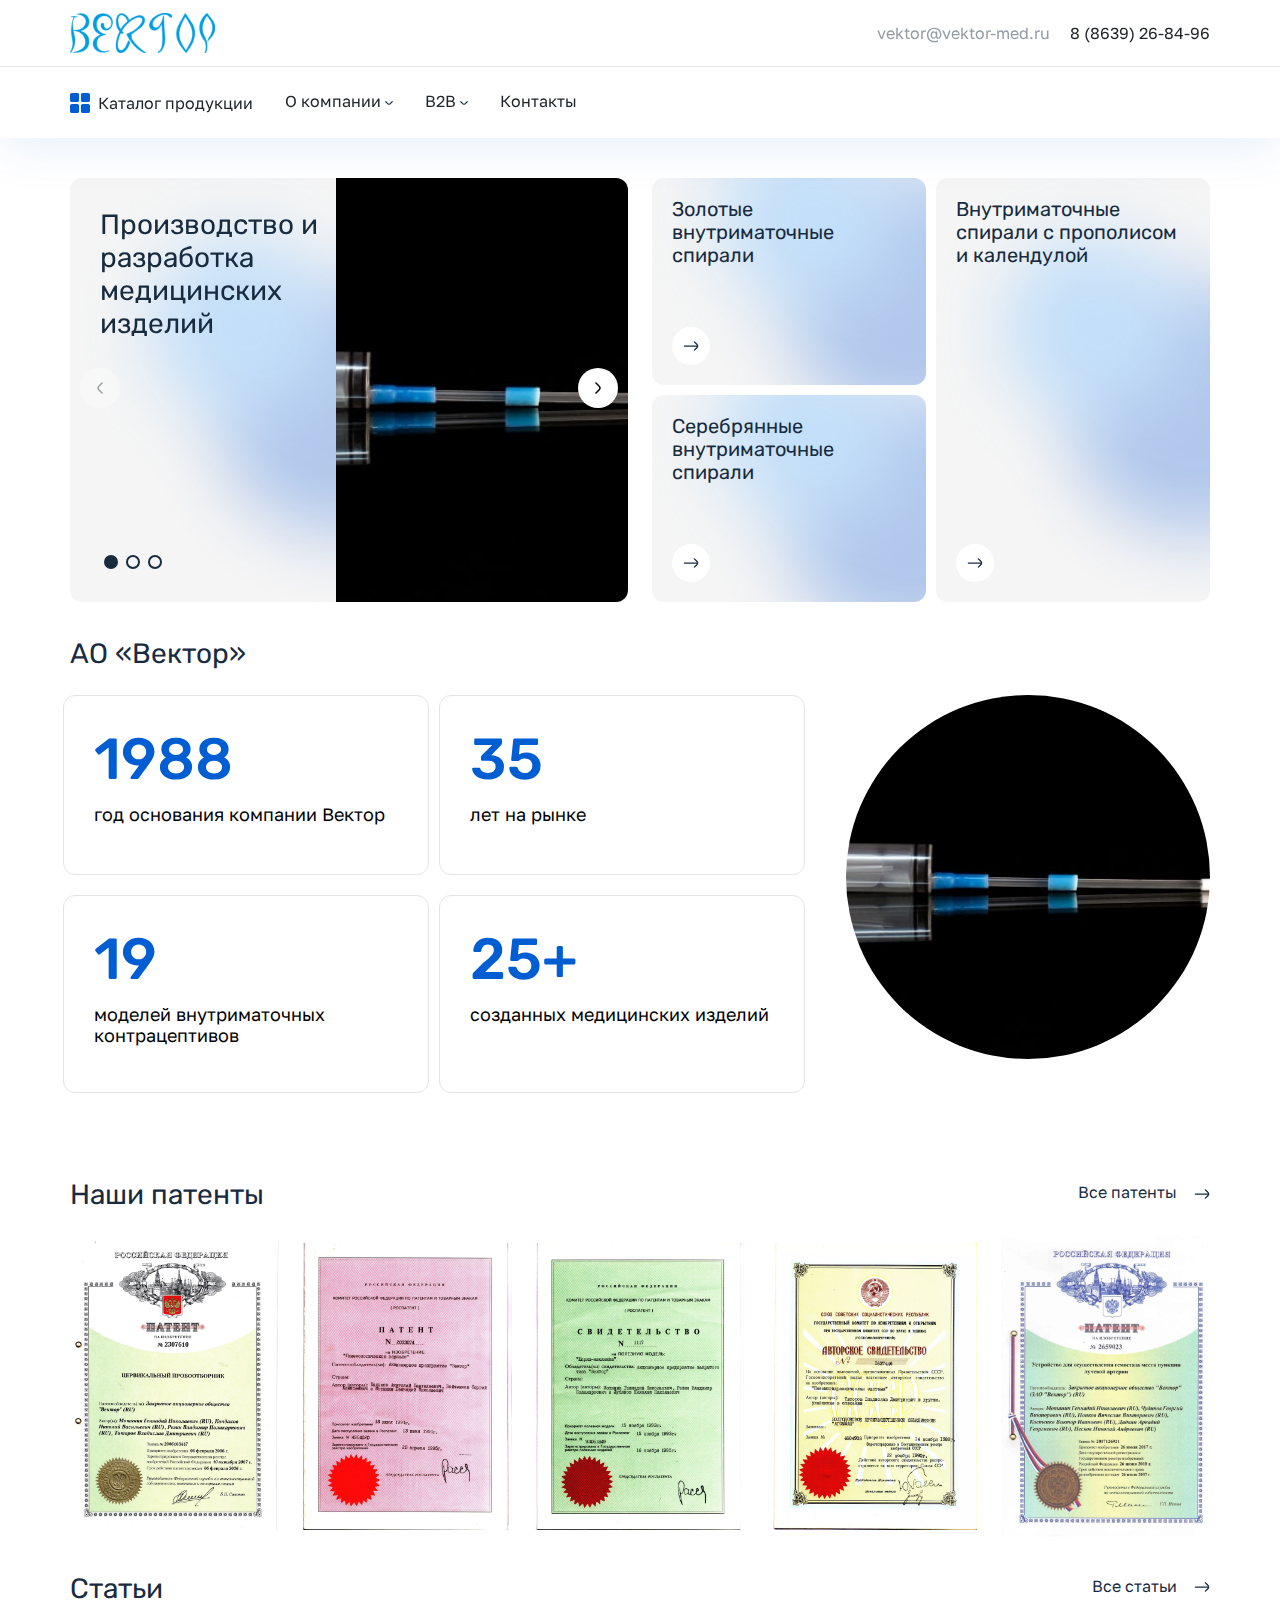
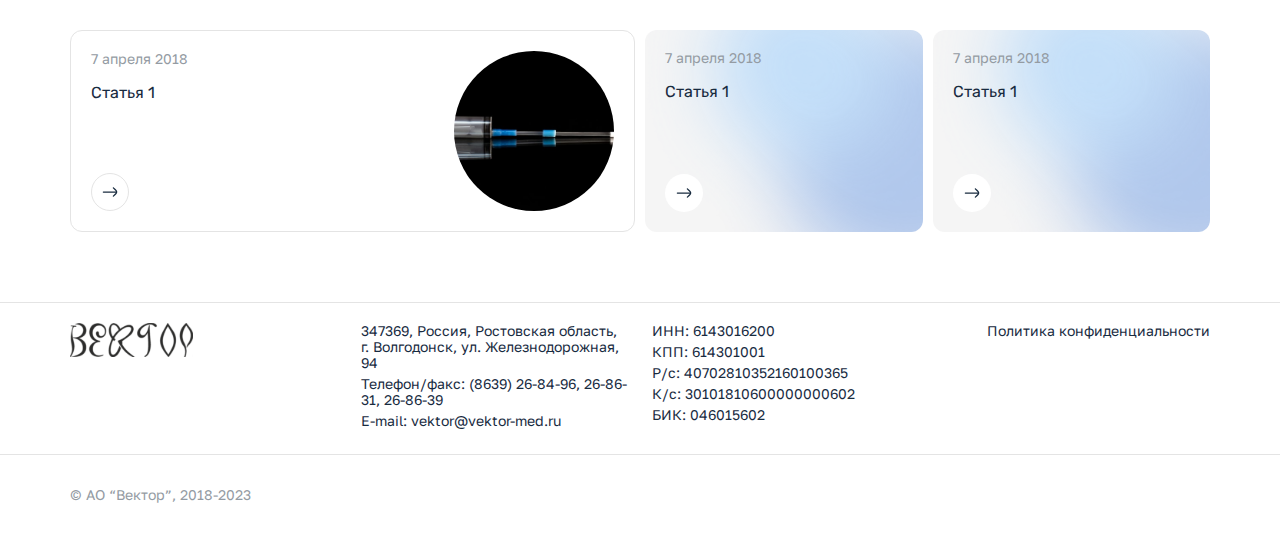
==== commit 00a02b91: "single page catalog" ====
--- a/index.html
+++ b/index.html
@@ -60,7 +60,7 @@
                                     </div>
                                     <div class="offcanvas-body">
                                         <ul class="nav catalog-nav">
-                                            <li><a class="catalog-item" href="#">Золотые внутриматочные спирали</a></li>
+                                            <li><a class="catalog-item" href="./catalog.html">Золотые внутриматочные спирали</a></li>
                                             <li><a class="catalog-item" href="#">Серебряные внутриматочные спирали</a></li>
                                             <li><a class="catalog-item" href="#">Внутриматочные спирали с прополисом и календулой</a></li>
                                             <li><a class="catalog-item" href="#">Кольцеобразные внутриматочные спирали</a></li>
@@ -110,14 +110,14 @@
                                                         </svg>
                                                     </a>
                                                     <ul class="dropdown-menu dropdown-menu-mobile">
-                                                        <li><a class="dropdown-item" href="#">Коммерческое предложение</a></li>
-                                                        <li><a class="dropdown-item" href="#">Оплата</a></li>
-                                                        <li><a class="dropdown-item" href="#">Доставка</a></li>
-                                                        <li><a class="dropdown-item" href="#">Реквизиты</a></li>
+                                                        <li><a class="dropdown-item" href="./commerce.html">Коммерческое предложение</a></li>
+                                                        <li><a class="dropdown-item" href="./payment.html">Оплата</a></li>
+                                                        <li><a class="dropdown-item" href="./delivery.html">Доставка</a></li>
+                                                        <li><a class="dropdown-item" href="./requisites.html">Реквизиты</a></li>
                                                     </ul>
                                                 </li>
                                                 <li class="list-item">
-                                                    <a href="#" class="nav-link">
+                                                    <a href="./contacts.html" class="nav-link">
                                                         Контакты
                                                     </a>
                                                 </li>
@@ -167,14 +167,14 @@
                                             </svg>
                                         </a>
                                         <ul class="dropdown-menu dropdown-b2b">
-                                            <li><a class="dropdown-item" href="#">Коммерческое предложение</a></li>
-                                            <li><a class="dropdown-item" href="#">Оплата</a></li>
-                                            <li><a class="dropdown-item" href="#">Доставка</a></li>
-                                            <li><a class="dropdown-item" href="#">Реквизиты</a></li>
+                                            <li><a class="dropdown-item" href="./commerce.html">Коммерческое предложение</a></li>
+                                            <li><a class="dropdown-item" href="./payment.html">Оплата</a></li>
+                                            <li><a class="dropdown-item" href="./delivery.html">Доставка</a></li>
+                                            <li><a class="dropdown-item" href="./requisites.html">Реквизиты</a></li>
                                         </ul>
                                     </li>
                                     <li class="list-item">
-                                        <a href="#" class="nav-link">
+                                        <a href="./contacts.html" class="nav-link">
                                             Контакты
                                         </a>
                                     </li>
@@ -192,7 +192,7 @@
                     </div>
                     <div class="offcanvas-body">
                         <ul class="nav catalog-nav flex-column">
-                            <li><a class="catalog-item" href="#">Золотые внутриматочные спирали</a></li>
+                            <li><a class="catalog-item" href="./catalog.html">Золотые внутриматочные спирали</a></li>
                             <li><a class="catalog-item" href="#">Серебряные внутриматочные спирали</a></li>
                             <li><a class="catalog-item" href="#">Внутриматочные спирали с прополисом и календулой</a></li>
                             <li><a class="catalog-item" href="#">Кольцеобразные внутриматочные спирали</a></li>
@@ -255,7 +255,7 @@
                         </div>
                         <!-- Category Cards -->
                         <div class="category-cards col-lg-6">
-                            <a class="category-cards__item" href="#">
+                            <a class="category-cards__item" href="./catalog.html">
                                 <div class="category-cards__content">
                                     <div class="category-cards__content-text">
                                         <h3 class="category-cards__content-title title-main">Золотые внутриматочные спирали</h3>
--- a/css/style.css
+++ b/css/style.css
@@ -21,12 +21,12 @@
 }
 
 .head-logo {
-    max-width: 123px;
+    max-width: 109px;
 }
 
 @media (min-width: 768px) {
     .head-logo {
-        max-width: 159px;
+        max-width: 145px;
     }
 }
 
@@ -51,7 +51,7 @@
 }
 
 .offcanvas-catalog.offcanvas-top{
-    top: 142px;
+    top: 137px;
     height: fit-content;
     border: none;
     z-index: 80;
@@ -473,7 +473,7 @@
 }
 /* Cards END */
 
-/* Slider & Category section styles START */
+/* Slider & Category section styles END */
 
 /* Our patents section styles START */
 .our-patents {
@@ -571,11 +571,6 @@
 /* ==MAIN PAGE END== */
 
 /* ==DETAIL ARTICLE PAGE START== */
-
-.detail-article {
-    padding-top: 40px;
-}
-
 .detail-article__inner .section-title.title-main {
     margin-bottom: 10px;
 }
@@ -649,16 +644,6 @@
 /* ==DETAIL ARTICLE PAGE END== */
 
 /* ==OUR PATENTS PAGE START== */
-.patents{
-    padding-top: 40px;
-}
-
-@media (min-width: 768px) {
-    .patents{
-        padding-top: 50px;
-    }
-}
-
 .patents__inner .section-title.title-main{
     margin-bottom: 10px;
 }
@@ -671,11 +656,6 @@
 /* ==OUR PATENTS PAGE END== */
 
 /* ==OUR INVENTORS & OUR LIDERS PAGES START== */
-
-.our-inventors,
-.our-liders {
-    padding-top: 40px;
-}
 
 .our-inventor__inner .section-title,
 .our-inventor__inner .section-title{
@@ -708,7 +688,7 @@
 }
 
 .our-people__img-box.img-box {
-    padding-top: 112%;
+    padding-top: 108%;
     margin-bottom: 20px;
 }
 
@@ -747,6 +727,314 @@
 
 /* ==OUR INVENTORS & OUR LIDERS PAGES END== */
 
+/* ==COMMERCE PAGE START== */
+.commerce .section-title {
+    margin-bottom: 10px;
+}
+
+@media (min-width: 992px) {
+    .commerce .section-title {
+        margin-bottom: 20px;
+    }
+}
+
+.commerce__documents-item {
+    border: 1px solid rgba(228, 228, 228, 1);
+    padding: 21px 20px;
+    border-bottom: 0.5px;
+}
+
+@media (min-width: 992px) {
+    .commerce__documents-item {
+        padding: 30px;
+    }
+}
+
+.commerce__documents-item:first-child{
+    border-top-left-radius: 12px;
+    border-top-right-radius: 12px;
+}
+
+.commerce__documents-item:last-child{
+    border-bottom-left-radius: 12px;
+    border-bottom-right-radius: 12px;
+    border-bottom: 1px solid rgba(228, 228, 228, 1);
+}
+
+.commerce__icon {
+    margin-right: 14px;
+}
+
+@media (min-width: 992px) {
+    .commerce__icon {
+        width: 37px;
+        height: 37px;
+        margin-right: 21px;
+    }
+}
+
+.commerce__document-name {
+    max-width: 154px;
+    color: #000;
+}
+
+@media (min-width: 992px) {
+    .commerce__document-name {
+        max-width: fit-content;
+        font-size: 20px;
+        line-height: 23px;
+    }
+}
+
+.commerce__document-download .btn-main {
+    padding: 11px 22px;
+}
+
+@media (min-width: 992px) {
+    .commerce__document-download .btn-main {
+        padding: 15px 68px;
+    }
+}
+/* ==COMMERCE PAGE END== */
+
+/* ==B2B PAGES (delivery, payment, requisites and contacts) START== */
+.b2b__inner {
+    font-size: 12px;
+    line-height: 14px;
+}
+
+@media (min-width: 768px) {
+    .b2b__inner {
+        font-size: 16px;
+        line-height: 19px;
+    }
+}
+
+.delivery .section-title,
+.payment .section-title {
+    margin-bottom: 10px;
+}
+
+@media (min-width: 768px) {
+    .delivery .section-title,
+    .payment .section-title {
+        margin-bottom: 20px;
+    }
+}
+
+.b2b-slogan {
+    font-family: 'GolosText-Medium';
+    font-weight: 500;
+    margin-bottom: 7px;
+}
+.delivery-link {
+    color: #000;
+    text-decoration: underline;
+}   
+
+@media (min-width:768px) {
+    .contacts__img-box.img-box{
+        padding-top: 23%;
+    }
+}
+/* ==B2B PAGES (delivery, payment, requisites and contacts) END== */
+
+/* ==CATALOG PAGE START== */
+.catalog__card-item {
+    padding: 5px;
+}
+
+.catalog__card-box {
+    border-radius: 12px;
+}
+
+.catalog__card-img-box.img-box {
+    padding-top: 66.67%;
+}
+
+.catalog__card-img-box .card-img-top {
+    border-top-left-radius: 12px;
+    border-top-right-radius: 12px;
+}
+
+.catalog__card-box .card-body {
+    color: var(--text-main-color);
+}
+
+.catalog__card-box .card-title {
+    font-size: 14px;
+    line-height: 16px;
+    height: 67px;
+    display: -webkit-box;
+    -webkit-line-clamp: 4;
+    -webkit-box-orient: vertical;
+    overflow: hidden;
+}
+
+.card-price {
+    font-family: 'GolosText-Medium';
+    font-size: 20px;
+    line-height: 24px;
+    margin-bottom: 0;
+}
+
+@media (min-width: 768px) {
+    .card-price {
+        font-family: 'GolosText-Medium';
+        font-size: 20px;
+        line-height: 24px;
+        margin-bottom: 15px;
+    }
+}
+
+.catalog__card-box .card-body{
+    padding: 10px;
+}
+
+@media (min-width: 768px) {
+    .catalog__card-box .card-body{
+        padding: 20px;
+    }
+}
+
+@media (min-width: 768px) {
+    .catalog__card-box .btn-main{
+        font-size: 14px;
+        line-height: 16px;
+        padding: 11px 0;
+    }
+}
+/* ==CATALOG PAGE END== */
+
+/* ==DETAIL PAGE GOODS START== */
+.detail-catalog__inner {
+    border: 1px solid #E4E4E4;
+    border-radius: 12px;
+    padding: 20px;
+}
+
+.detail-catalog__good-info{
+    margin-bottom: 20px;
+}
+
+.detail-catalog__good-title.title-main{
+    font-size: 18px;
+    line-height: 21px;
+    margin-bottom: 20px;
+}
+
+.detail-catalog__good-main-photo.img-box{
+    padding-top: 67%;
+}
+
+.detail-catalog__good-main-photo .img{
+    border-radius: 12px;
+}
+
+.detail-catalog__good-gallery {
+    display: flex;
+    flex-wrap: wrap;
+    margin: 0 -5px;
+}
+
+.detail__catalog-good-box {
+    flex: 0 0 33.3333%;
+    padding: 5px;
+}
+.detail-catalog__good-gallery-item.img-box{
+    padding-top: 67%;
+}
+
+.detail-catalog__good-gallery-item .img{
+    border-radius: 4px;
+}
+
+.detail__catalog-order {
+    margin-bottom: 25px;
+}
+.detail__catalog-order-price-box {
+    text-align: center;
+    margin-bottom: 20px;
+}
+
+.order-price{
+    display: inline-block;
+    font-family: 'GolosText-Medium';
+    font-weight: 500;
+    font-size: 32px;
+    line-height: 38px;
+    padding: 15px 82px;
+    border: 1px solid #79BEFF;
+    border-radius: 30px;
+    box-shadow: 0px 8px 50px rgba(0, 94, 210, 0.1);
+}
+
+.specification-list {
+    padding: 0;
+}
+.specification__item {
+    list-style: none;
+    display: flex;
+    justify-content: space-between;
+    color: var(--color-gray);
+    margin-bottom: 7px;
+}
+
+.specification__item div{
+    border-bottom: 1px dashed #E4E4E4;
+    flex-grow: 1;
+}
+
+.detail__catalog-btn-order{
+    text-align: center;
+}
+
+.detail__catalog-btn-order .btn-main{
+    padding: 16px 43px;
+    font-size: 14px;
+    line-height: 16px;
+}
+
+.detail__catalog-description-title {
+    font-family: 'Rubik-Regular';
+    color: var(--text-main-color);
+    margin-bottom: 15px;
+}
+
+.detail__catalog-description-title::after{
+    content: '';
+    display: block;
+    margin-top: 2px;
+    width: 77px;
+    border: 2px solid var(--accent-color);
+}
+
+.detail__catalog-description-text {
+    color: var(--text-main-color);
+}
+
+.detail-catalog__question-content {
+    border: 1px solid #E4E4E4;
+    border-radius: 12px;
+    text-align: center;
+    padding: 41px 0;
+}
+
+.detail-catalog__question-content p{
+    font-family: 'Rubik-Regular';
+    color: var(--text-main-color);
+}
+
+.detail-catalog__question-content .btn-main{
+    padding: 15px 36px;
+}
+
+/* ==DETAIL PAGE GOODS END== */
+
+/* ==MODAL START== */
+
+/* ==MODAL END== */
+
 /* Footer styles START */
 .footer {
     padding-top: 40px;
--- a/css/base.css
+++ b/css/base.css
@@ -123,6 +123,16 @@
         font-size: 16px;
     }
 }
+
+.section-padding-top{
+    padding-top: 40px;
+}
+
+@media (min-width: 768px) {
+    .section-padding-top{
+        padding-top: 50px;
+    }
+}
 /* ======= */
 
 /* Another similar component END */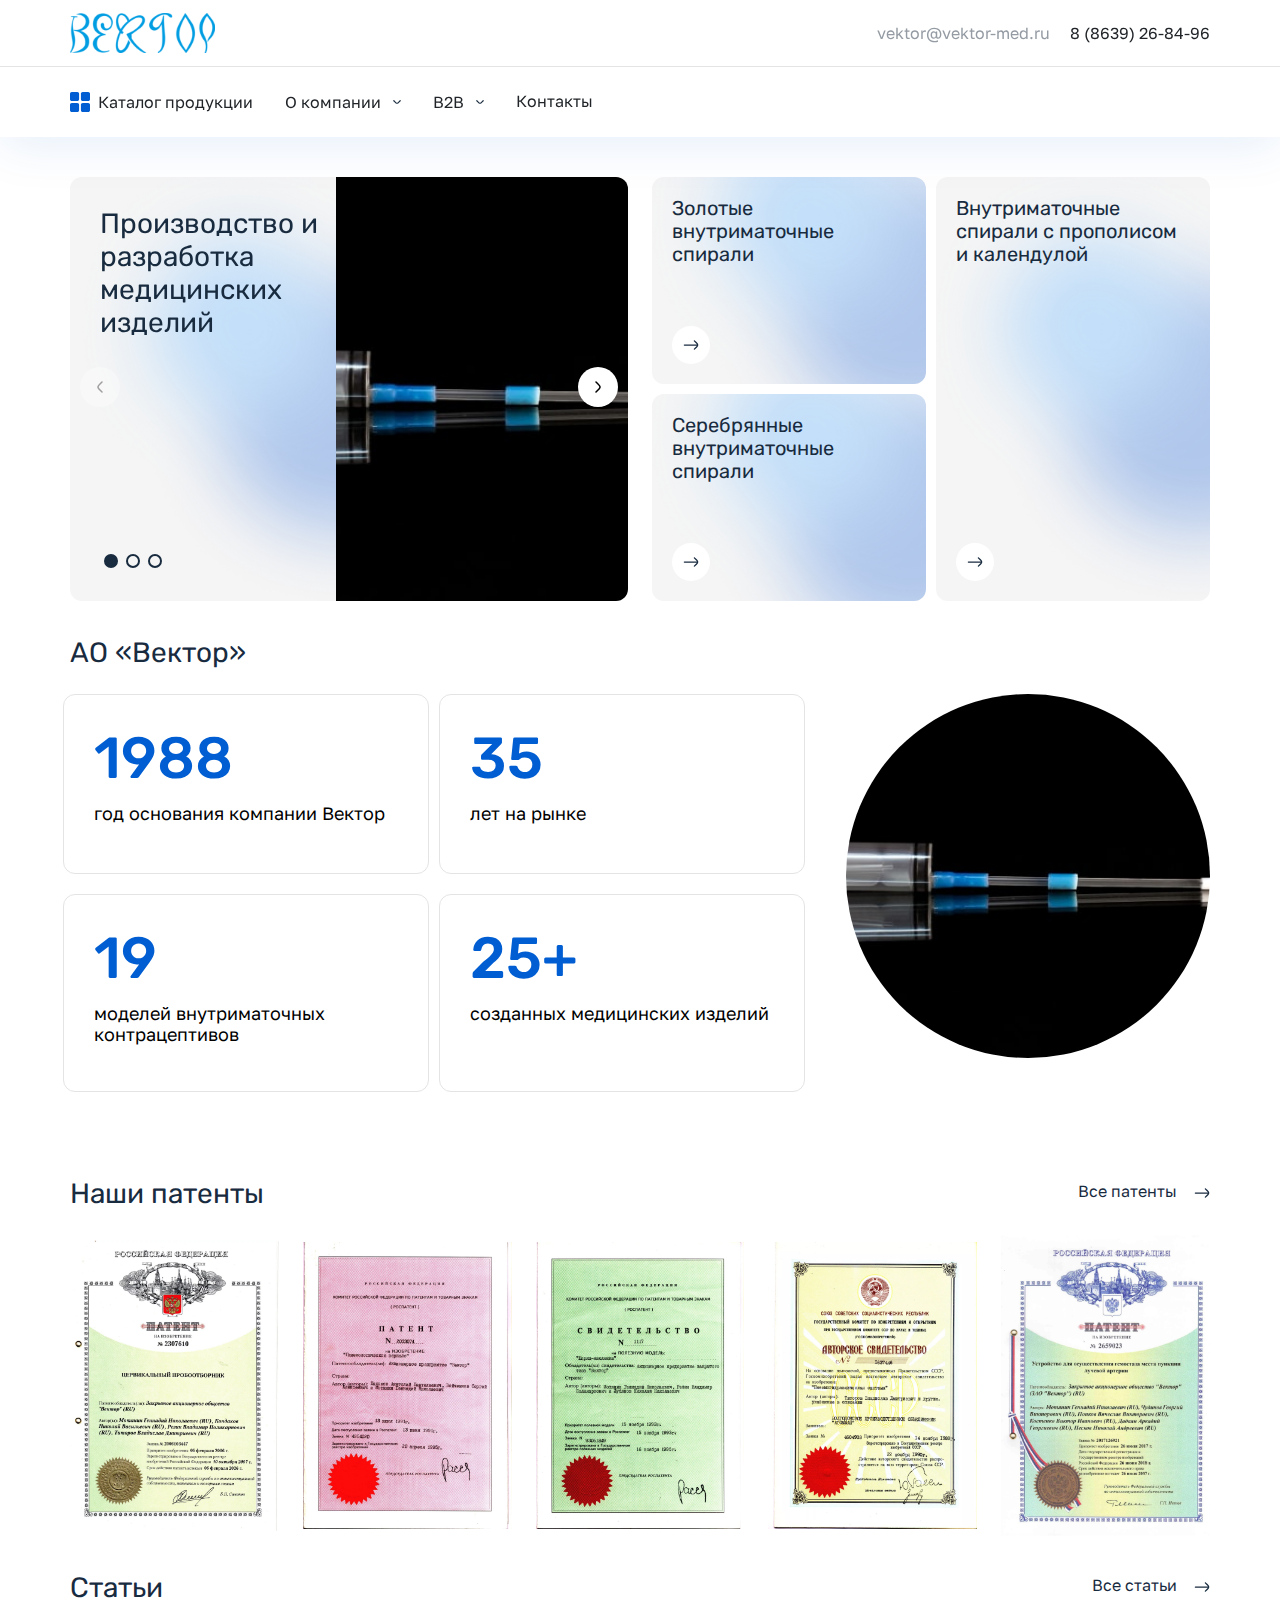
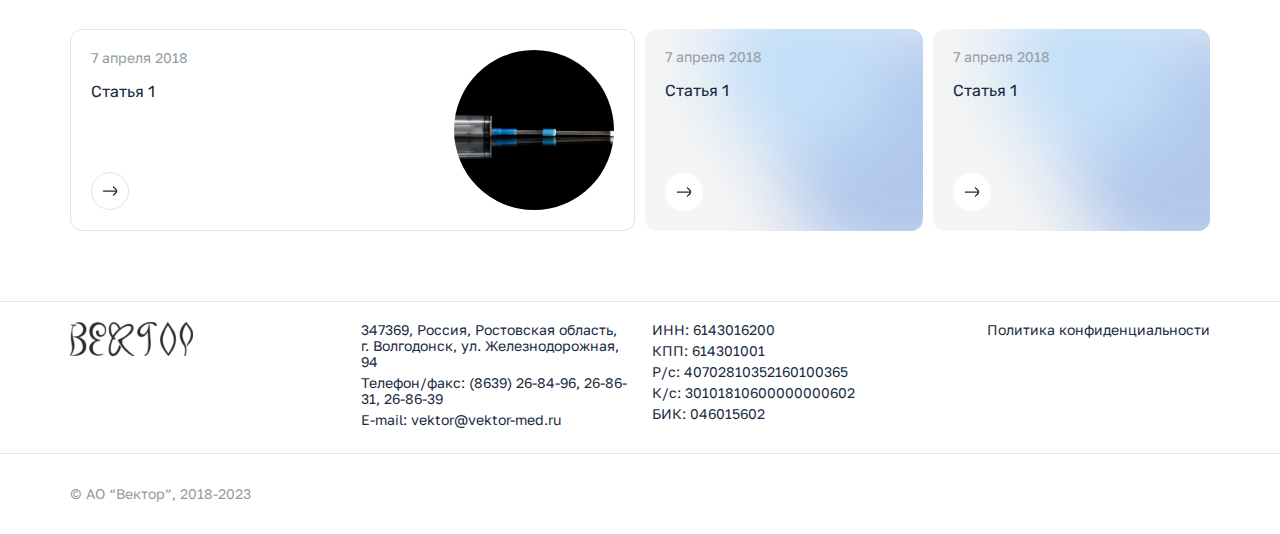
==== commit 494acf00: "js for articles" ====
--- a/index.html
+++ b/index.html
@@ -134,7 +134,7 @@
                 <!-- Bottom -->
                 <div class="header__bottom d-none d-md-block">
                     <div class="container">
-                        <div class="header__bottom-inner d-flex align-items-center">
+                        <div class="header__bottom-inner d-flex">
                             <a href="#" class="header__catalog-link d-none d-md-flex align-items-center" type="button" data-bs-toggle="offcanvas" data-bs-target="#catalogMenu" aria-controls="catalogMenu">
                                 <svg class="icon me-2">
                                     <use xlink:href="#catalog-item"></use>
@@ -530,5 +530,6 @@
  
      <!-- Scripts -->
      <script src="./js/main.js"></script>
+     <script src="./js/articles.js"></script>
 </body>
 </html>
--- a/css/style.css
+++ b/css/style.css
@@ -110,10 +110,16 @@
     display: none;
 }
 
+.nav-link.dropdown-toggle{
+    display: flex;
+    align-items: center;
+}
+
 .icon.arrow{
     width: 8px;
     -webkit-transition: .2s;
     transition: .2s;
+    margin-left: 12px;
 }
 
 .list-item:hover .icon.arrow{
@@ -694,11 +700,17 @@
 
 @media (min-width: 768px) {
     .our-people__img-box.img-box {
-        padding-top: 0%;
+        padding-top: 43%;
         max-width: 220px;
         height: auto;
         margin-bottom: 0;
         margin-right: 20px;
+    }
+}
+
+@media (min-width: 1200px) {
+    .our-people__img-box.img-box {
+        padding-top: 0%;
     }
 }
 
@@ -913,8 +925,26 @@
     padding: 20px;
 }
 
+@media (min-width: 992px) {
+    .detail-catalog__inner {
+        padding: 30px;
+    }
+}
+
 .detail-catalog__good-info{
     margin-bottom: 20px;
+}
+
+@media (min-width: 992px) {
+    .detail-catalog__good-info{
+        margin-bottom: 35px;
+    }
+}
+
+@media (min-width: 992px) {
+    .detail-catalog__good-info{
+        width: 50%;
+    }
 }
 
 .detail-catalog__good-title.title-main{
@@ -923,6 +953,13 @@
     margin-bottom: 20px;
 }
 
+@media (min-width: 992px) {
+    .detail-catalog__good-title.title-main{
+        font-size: 24px;
+        line-height: 28px;
+    }
+}
+
 .detail-catalog__good-main-photo.img-box{
     padding-top: 67%;
 }
@@ -941,6 +978,13 @@
     flex: 0 0 33.3333%;
     padding: 5px;
 }
+
+@media (min-width: 992px) {
+    .detail__catalog-good-box {
+        flex: 0 0 16.6666%;
+    }
+}
+
 .detail-catalog__good-gallery-item.img-box{
     padding-top: 67%;
 }
@@ -972,6 +1016,7 @@
 .specification-list {
     padding: 0;
 }
+
 .specification__item {
     list-style: none;
     display: flex;
@@ -1011,6 +1056,21 @@
 
 .detail__catalog-description-text {
     color: var(--text-main-color);
+    font-size: 12px;
+    line-height: 14px;
+}
+
+@media (min-width: 768px) {
+    .detail__catalog-description-text {
+        font-size: 16px;
+        line-height: 19px;
+    }
+}
+
+@media (max-width: 768px) {
+    .detail-catalog__question{
+        padding: 0;
+    } 
 }
 
 .detail-catalog__question-content {
@@ -1023,6 +1083,15 @@
 .detail-catalog__question-content p{
     font-family: 'Rubik-Regular';
     color: var(--text-main-color);
+    font-size: 14px;
+    line-height: 18px;
+}
+
+@media (min-width: 992px) {
+    .detail-catalog__question-content p{
+        font-size: 18px;
+        line-height: 21px;
+    }
 }
 
 .detail-catalog__question-content .btn-main{
@@ -1032,6 +1101,81 @@
 /* ==DETAIL PAGE GOODS END== */
 
 /* ==MODAL START== */
+.modal-content {
+    padding: 20px;
+}
+.modal-header {
+    border: none;
+    padding: 0;
+}
+.modal-title {
+    font-family: 'Rubik-Regular';
+    font-weight: 400;
+    font-size: 18px;
+    line-height: 21px;
+    color: var(--text-main-color);
+}
+
+@media (min-width: 992px) {
+    .modal-title {
+        font-size: 24px;
+        line-height: 28px;
+    }
+}
+
+.modal-body {
+    padding: 0;
+}
+
+.call-modal__content {
+    font-size: 14px;
+}
+
+@media (min-width: 992px) {
+    .call-modal__content {
+        font-size: 16px;
+    }
+}
+
+.form-input {
+    color: var(--text-main-color);
+}
+
+.form-input span {
+    color: rgba(255, 58, 58, 1);
+}
+
+.form-input input{
+    border-radius: 12px;
+    padding: 0.438rem 0.75rem;
+}
+
+@media (min-width: 992px) {
+    .form-input input{
+        padding: 0.75rem 0.75rem;
+    }
+}
+
+.form-btn .btn-main {
+    width: 100%;
+    padding: 16px 0;
+}
+
+.call-modal__subtext {
+    font-size: 12px;
+    line-height: 14px;
+    color: var(--color-gray);
+    text-align: center;
+}
+
+.call-modal__subtext a {
+    color: var(--color-gray);
+    text-decoration: underline;
+}
+
+.form-input textarea{
+    resize: none;
+}
 
 /* ==MODAL END== */
 
